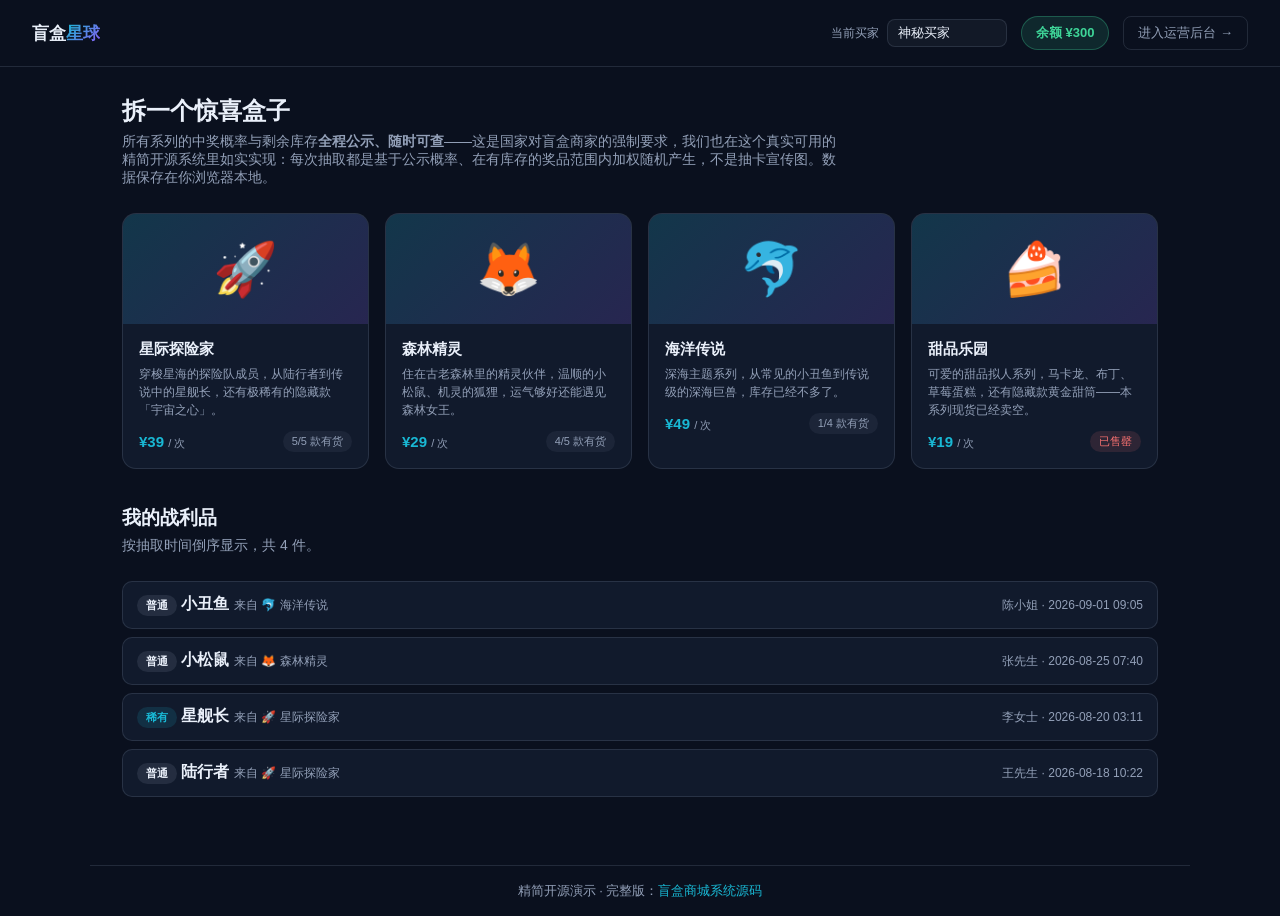
==== index.html @ 9aebcd94 "Initial commit: functional blind-box shop with transparent odds and inventory-aware draws (frontend " ====
<!DOCTYPE html>
<html lang="zh-CN">
<head>
<meta charset="UTF-8">
<meta name="viewport" content="width=device-width, initial-scale=1.0">
<title>盲盒商城（精简开源版）</title>
<meta name="description" content="免费开源的盲盒商城系统精简版：系列浏览、概率与库存公示透明、真实余额扣费与库存感知抽取、我的战利品记录，后台系列与概率库存管理，真实增删改查功能，纯前端+localStorage实现，可作为学习或二次开发起点。">
<link rel="stylesheet" href="style.css">
</head>
<body>
  <header class="topbar">
    <div class="brand">盲盒<span class="accent">星球</span></div>
    <div class="topbar-right">
      <div class="buyer-field">
        <label for="buyerNameInput">当前买家</label>
        <input id="buyerNameInput" type="text" value="">
      </div>
      <div class="balance-badge" id="balanceBadge">余额 ¥0</div>
      <a href="admin.html" class="nav-link">进入运营后台 →</a>
    </div>
  </header>

  <main class="container">
    <div class="page-head">
      <h1>拆一个惊喜盒子</h1>
      <p>所有系列的中奖概率与剩余库存<strong>全程公示、随时可查</strong>——这是国家对盲盒商家的强制要求，我们也在这个真实可用的精简开源系统里如实实现：每次抽取都是基于公示概率、在有库存的奖品范围内加权随机产生，不是抽卡宣传图。数据保存在你浏览器本地。</p>
    </div>
    <div id="seriesGrid" class="series-grid"></div>

    <section class="loot-section">
      <div class="page-head" style="margin-top:36px">
        <h2>我的战利品</h2>
        <p>按抽取时间倒序显示，共 <span id="lootCount">0</span> 件。</p>
      </div>
      <div id="lootList" class="loot-list"></div>
    </section>
  </main>

  <div class="modal-backdrop" id="modalBackdrop">
    <div class="modal modal-wide">
      <button class="modal-close" id="btnCloseModal">&times;</button>
      <h2 id="modalSeriesName"></h2>
      <p class="sub" id="modalSeriesDesc"></p>

      <table class="prize-table" id="prizeTable">
        <thead><tr><th>奖品</th><th>类型</th><th>概率</th><th>剩余库存</th></tr></thead>
        <tbody id="prizeTableBody"></tbody>
      </table>
      <div class="prob-sum-note" id="probSumNote"></div>

      <div id="modalMsg"></div>
      <div id="revealResult" class="reveal-result" style="display:none"></div>

      <form id="drawForm" novalidate>
        <button type="submit" class="btn btn-primary btn-block" id="btnDraw">抽一个（¥<span id="drawPriceLabel">0</span>）</button>
      </form>
    </div>
  </div>

  <script src="data.js"></script>
  <script src="script.js"></script>

<footer style="margin:40px auto 16px;max-width:1100px;padding:16px 20px 0;border-top:1px solid var(--line,rgba(147,160,184,.18));text-align:center;color:var(--muted,#93A0B8);font-size:13px">精简开源演示 &middot; 完整版：<a href="https://inzyxuashop.com/manghe-yuanma.html" target="_blank" rel="noopener" style="color:var(--cyan,#19B8D4);text-decoration:none">盲盒商城系统源码</a></footer>
</body>
</html>
---- style.css ----
:root{--ink:#0A101E;--surface:#111a2c;--surface2:#16223a;--line:rgba(147,160,184,.18);--muted:#93A0B8;--text:#EAF0FA;--cyan:#19B8D4;--violet:#8B5CF6;--green:#3ED598;--red:#F87171;--amber:#F59E0B;--radius:14px;color-scheme:dark}
*{box-sizing:border-box}
body{margin:0;background:var(--ink);color:var(--text);font-family:-apple-system,BlinkMacSystemFont,"Segoe UI","PingFang SC","Microsoft YaHei",sans-serif;min-height:100vh}
a{color:inherit;text-decoration:none}

.topbar{display:flex;align-items:center;justify-content:space-between;padding:16px 32px;border-bottom:1px solid var(--line);flex-wrap:wrap;gap:12px}
.brand{font-size:17px;font-weight:700}
.brand .accent{background:linear-gradient(135deg,var(--cyan),var(--violet));-webkit-background-clip:text;background-clip:text;color:transparent}
.nav-link{font-size:13px;color:var(--muted);border:1px solid var(--line);padding:7px 14px;border-radius:8px}
.nav-link:hover{border-color:var(--cyan);color:var(--text)}
.topbar-right{display:flex;align-items:center;gap:14px;flex-wrap:wrap}
.buyer-field{display:flex;align-items:center;gap:8px;font-size:12px;color:var(--muted)}
.buyer-field input{background:rgba(147,160,184,.06);border:1px solid var(--line);border-radius:8px;padding:6px 10px;color:var(--text);font-family:inherit;font-size:12.5px;width:120px;outline:none}
.buyer-field input:focus{border-color:var(--cyan)}
.balance-badge{font-size:13px;font-weight:700;color:var(--green);background:rgba(62,213,152,.12);border:1px solid rgba(62,213,152,.3);padding:7px 14px;border-radius:999px}

.container{max-width:1100px;margin:0 auto;padding:28px 32px}
.page-head h1{font-size:24px;font-weight:700;margin:0 0 6px}
.page-head h2{font-size:19px;font-weight:700;margin:0 0 6px}
.page-head p{color:var(--muted);font-size:14px;margin:0 0 26px;max-width:720px}

/* ---------- series ---------- */
.series-grid{display:grid;grid-template-columns:repeat(auto-fill,minmax(240px,1fr));gap:16px}
.series-card{background:var(--surface);border:1px solid var(--line);border-radius:var(--radius);overflow:hidden;cursor:pointer;transition:transform .2s,border-color .2s}
.series-card:hover{transform:translateY(-3px);border-color:rgba(25,184,212,.4)}
.series-card__cover{height:110px;display:flex;align-items:center;justify-content:center;font-size:52px;background:linear-gradient(135deg,rgba(25,184,212,.18),rgba(139,92,246,.18))}
.series-card__body{padding:16px}
.series-card__body h3{margin:0 0 6px;font-size:15px}
.series-card__desc{font-size:12px;color:var(--muted);margin:0 0 12px;line-height:1.5;min-height:36px}
.series-card__meta{display:flex;align-items:center;justify-content:space-between;gap:8px}
.series-card__price{font-size:15px;font-weight:700;color:var(--cyan)}
.series-card__price span{font-size:11px;color:var(--muted);font-weight:400}
.tag{font-size:11px;color:var(--muted);background:rgba(147,160,184,.08);padding:3px 9px;border-radius:999px}
.tag-soldout{color:var(--red);background:rgba(248,113,113,.12)}

/* ---------- loot ---------- */
.loot-list{display:flex;flex-direction:column;gap:8px}
.loot-item{background:var(--surface);border:1px solid var(--line);border-radius:10px;padding:12px 14px;display:flex;align-items:center;justify-content:space-between;gap:10px;flex-wrap:wrap}
.loot-item__series{color:var(--muted);font-size:12px;font-weight:400}
.loot-item__meta{color:var(--muted);font-size:12px}
.loot-empty{color:var(--muted);font-size:13px;padding:20px;text-align:center;background:var(--surface);border:1px dashed var(--line);border-radius:10px}

/* ---------- prize table ---------- */
.prize-table{width:100%;border-collapse:collapse;font-size:13.5px;margin-bottom:8px}
.prize-table th{text-align:left;padding:9px 10px;color:var(--muted);font-weight:600;border-bottom:1px solid var(--line);font-size:11.5px}
.prize-table td{padding:10px 10px;border-bottom:1px solid var(--line)}
.prize-row.sold-out{opacity:.55}
.soldout-label{color:var(--red);font-size:12px;font-weight:600}
.prob-sum-note{font-size:12px;color:var(--muted);margin:0 0 16px}
.prob-sum-note strong{color:var(--text)}

.tier-badge{display:inline-block;font-size:11px;font-weight:700;padding:3px 9px;border-radius:999px}
.tier-badge.tier-common{background:rgba(147,160,184,.14);color:var(--text)}
.tier-badge.tier-rare{background:rgba(25,184,212,.14);color:var(--cyan)}
.tier-badge.tier-hidden{background:linear-gradient(135deg,rgba(139,92,246,.22),rgba(245,158,11,.22));color:var(--amber)}

/* ---------- reveal ---------- */
.reveal-result{display:none;text-align:center;padding:22px 16px;border-radius:12px;margin:6px 0 18px;border:1px solid var(--line);background:rgba(147,160,184,.05)}
.reveal-result.show{display:block;animation:reveal-pop .35s ease}
.reveal-title{font-size:13px;color:var(--muted);margin-bottom:8px}
.reveal-prize{font-size:20px;font-weight:800;margin-bottom:8px;display:flex;align-items:center;justify-content:center;gap:8px}
.reveal-sub{font-size:12.5px;color:var(--muted)}
.reveal-result.tier-bg-tier-hidden{border-color:rgba(245,158,11,.4);background:linear-gradient(135deg,rgba(139,92,246,.12),rgba(245,158,11,.12))}
.reveal-result.tier-bg-tier-rare{border-color:rgba(25,184,212,.4);background:rgba(25,184,212,.08)}
@keyframes reveal-pop{from{transform:scale(.92);opacity:0}to{transform:scale(1);opacity:1}}

.modal-backdrop{position:fixed;inset:0;background:rgba(4,8,16,.75);display:none;align-items:center;justify-content:center;padding:20px;z-index:50}
.modal-backdrop.show{display:flex}
.modal{background:var(--surface);border:1px solid var(--line);border-radius:18px;max-width:460px;width:100%;max-height:88vh;overflow:auto;padding:26px}
.modal-wide{max-width:600px}
.modal h2{margin:0 0 6px;font-size:18px}
.modal .sub{color:var(--muted);font-size:12.5px;margin:0 0 18px}
.modal-close{float:right;background:none;border:none;color:var(--muted);font-size:20px;cursor:pointer}

.field{display:flex;flex-direction:column;gap:6px;margin-bottom:14px}
.field label{font-size:12px;color:var(--muted);font-weight:600}
.field input,.field select,.field textarea{background:rgba(147,160,184,.06);border:1px solid var(--line);border-radius:8px;padding:9px 11px;color:var(--text);font-family:inherit;font-size:13.5px;outline:none;width:100%}
.field input:focus,.field select:focus,.field textarea:focus{border-color:var(--cyan)}
.field-row{display:grid;grid-template-columns:1fr 1fr;gap:10px}

.btn{font-family:inherit;font-size:13.5px;font-weight:600;padding:10px 18px;border-radius:9px;border:1px solid var(--line);background:transparent;color:var(--text);cursor:pointer}
.btn:hover{border-color:var(--cyan)}
.btn-primary{background:linear-gradient(135deg,var(--cyan),var(--violet));border:none;color:#06121A}
.btn-block{width:100%}
.btn-sm{padding:5px 11px;font-size:12px}
.btn-danger{border-color:rgba(248,113,113,.4);color:var(--red)}

.msg{margin:0 0 14px;font-size:12.5px;padding:9px 12px;border-radius:8px}
.msg.error{background:rgba(248,113,113,.1);border:1px solid rgba(248,113,113,.3);color:var(--red)}
.msg.success{background:rgba(62,213,152,.1);border:1px solid rgba(62,213,152,.3);color:var(--green)}

/* ---------- admin ---------- */
.admin-layout{display:flex;min-height:100vh}
.sidebar{width:220px;flex-shrink:0;border-right:1px solid var(--line);padding:20px 14px}
.sidebar .brand{padding:0 10px 20px}
.side-link{display:block;padding:10px 12px;border-radius:9px;font-size:13.5px;color:var(--muted);margin-bottom:4px;cursor:pointer}
.side-link:hover{background:rgba(147,160,184,.06)}
.side-link.active{background:rgba(25,184,212,.12);color:var(--text)}
.admin-main{flex:1;padding:28px 34px;overflow:auto}
.admin-view{display:none}
.admin-view.active{display:block}

.stat-grid{display:grid;grid-template-columns:repeat(4,1fr);gap:14px;margin-bottom:26px}
.stat-card{background:var(--surface);border:1px solid var(--line);border-radius:var(--radius);padding:20px}
.stat-card .num{font-size:26px;font-weight:800}
.stat-card .label{font-size:12px;color:var(--muted);margin-top:4px}

.panel{background:var(--surface);border:1px solid var(--line);border-radius:var(--radius);padding:18px 20px;margin-bottom:26px}
.panel h3{margin:0 0 12px;font-size:14px}
.tier-stats{display:flex;gap:22px;flex-wrap:wrap}
.tier-stat{display:flex;align-items:center;gap:10px}
.tier-stat__num{font-size:14px;font-weight:700}

.prob-sum-banner{margin-bottom:16px}
.prob-sum-banner .msg{margin-bottom:0}

table{width:100%;border-collapse:collapse;font-size:13.5px}
th{text-align:left;padding:10px 12px;color:var(--muted);font-weight:600;border-bottom:1px solid var(--line);font-size:12px}
td{padding:11px 12px;border-bottom:1px solid var(--line)}
tr.sold-out td{opacity:.55}
.badge{display:inline-block;font-size:11px;font-weight:700;padding:3px 9px;border-radius:999px}
.table-actions{display:flex;gap:6px}
.table-toolbar{display:flex;justify-content:space-between;align-items:center;margin-bottom:16px;flex-wrap:wrap;gap:12px}
.filter-row{display:flex;gap:6px}
.filter-btn{font-size:12px;padding:6px 12px;border-radius:999px;border:1px solid var(--line);background:transparent;color:var(--muted);cursor:pointer}
.filter-btn.active{border-color:var(--cyan);color:var(--text)}

@media (max-width:820px){
  .admin-layout{flex-direction:column}
  .sidebar{width:100%;display:flex;overflow-x:auto;border-right:none;border-bottom:1px solid var(--line)}
  .stat-grid{grid-template-columns:repeat(2,1fr)}
  .field-row{grid-template-columns:1fr}
}
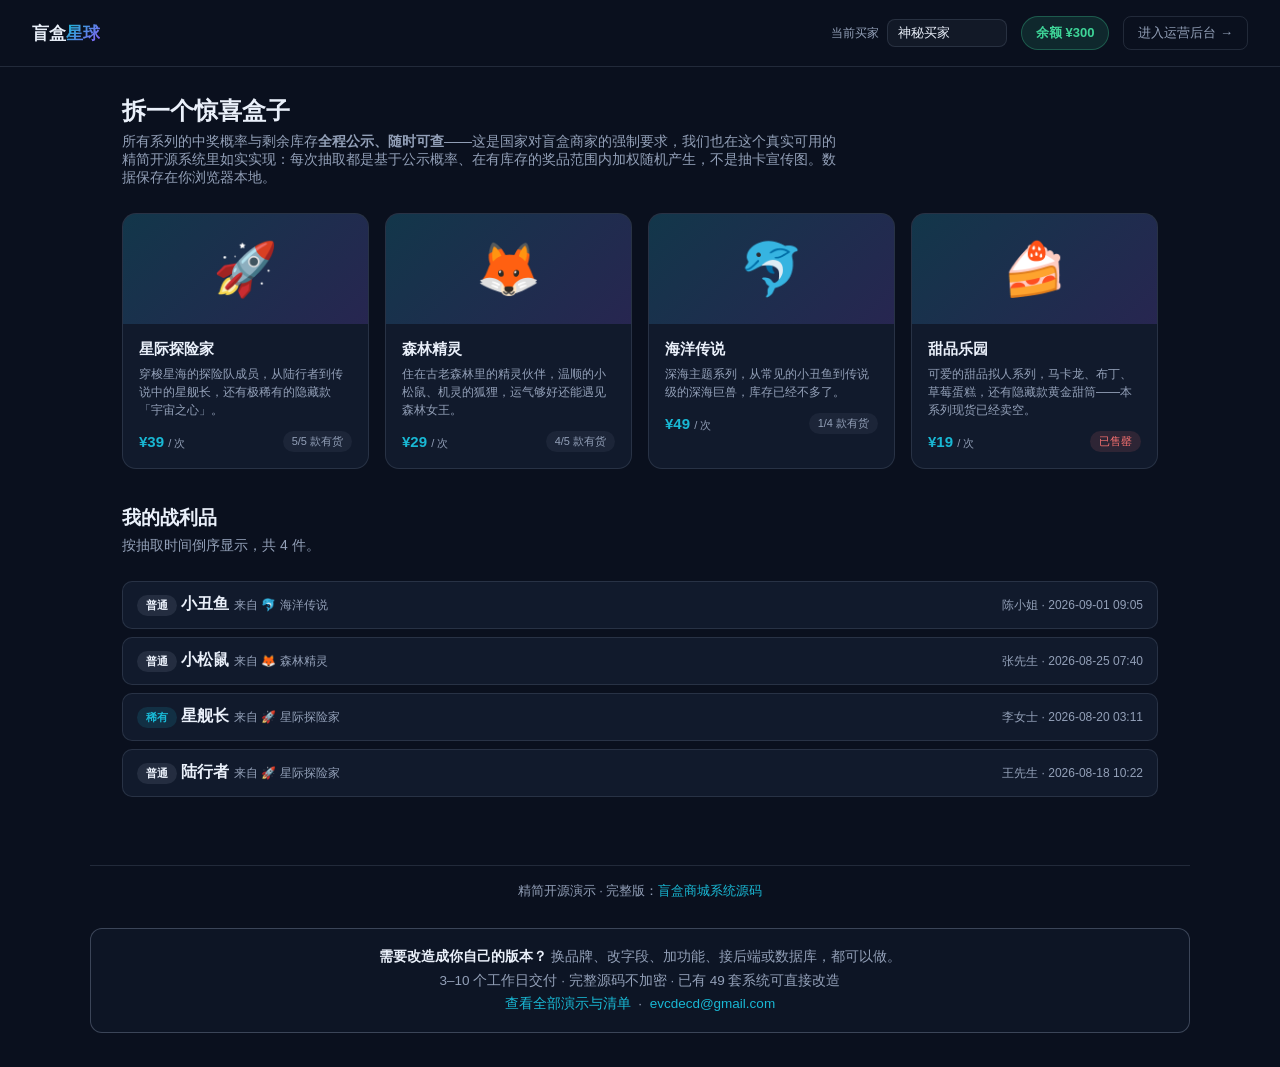
==== commit 36c29462: "Add a custom-delivery footer" ====
--- a/index.html
+++ b/index.html
@@ -61,5 +61,15 @@
   <script src="script.js"></script>
 
 <footer style="margin:40px auto 16px;max-width:1100px;padding:16px 20px 0;border-top:1px solid var(--line,rgba(147,160,184,.18));text-align:center;color:var(--muted,#93A0B8);font-size:13px">精简开源演示 &middot; 完整版：<a href="https://inzyxuashop.com/manghe-yuanma.html" target="_blank" rel="noopener" style="color:var(--cyan,#19B8D4);text-decoration:none">盲盒商城系统源码</a></footer>
+
+<!-- custom-delivery -->
+<div style="max-width:1100px;margin:28px auto 34px;padding:16px 20px;border:1px solid rgba(147,160,184,.35);border-radius:12px;background:rgba(17,26,44,.55);font:13.5px/1.75 -apple-system,BlinkMacSystemFont,'Segoe UI','PingFang SC','Microsoft YaHei',sans-serif;color:#93a0b8;text-align:center">
+  <strong style="color:#eaf0fa">需要改造成你自己的版本？</strong>
+  换品牌、改字段、加功能、接后端或数据库，都可以做。<br>
+  3–10 个工作日交付 · 完整源码不加密 · 已有 49 套系统可直接改造<br>
+  <a href="https://inzyxuashop.com" style="color:#19b8d4;text-decoration:none">查看全部演示与清单</a>
+  &nbsp;·&nbsp;
+  <a href="mailto:evcdecd@gmail.com" style="color:#19b8d4;text-decoration:none">evcdecd@gmail.com</a>
+</div>
 </body>
-</html>
+</html>
